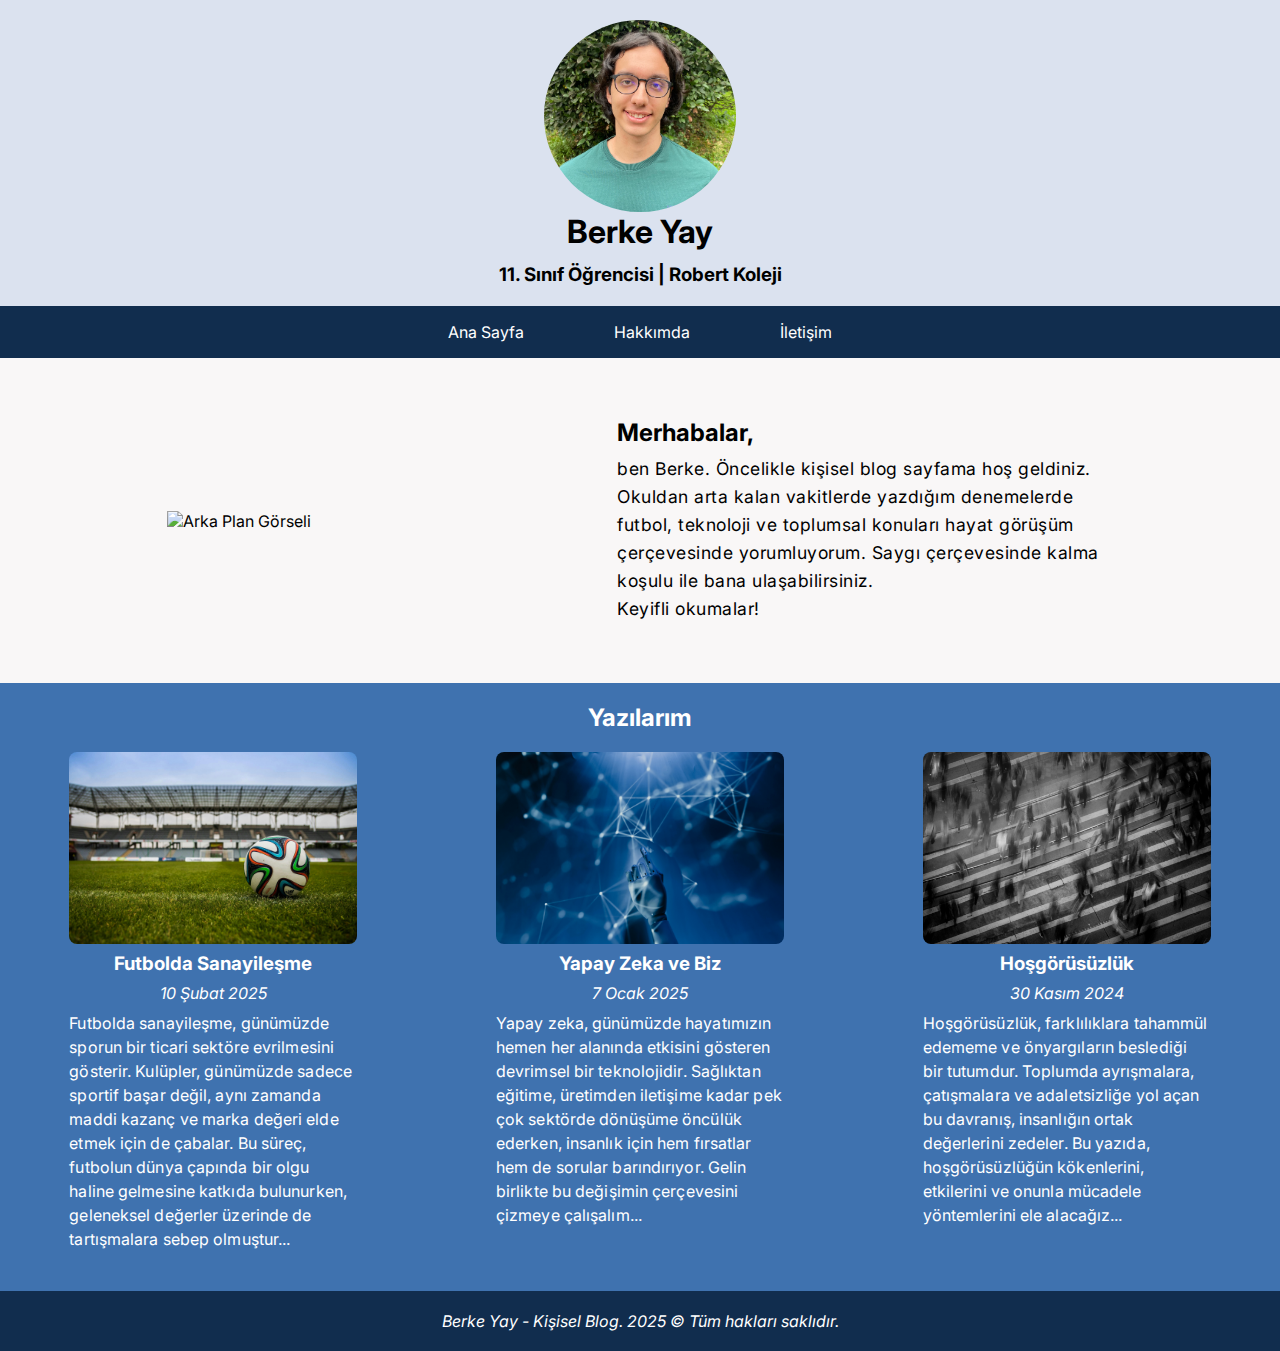
==== index.html @ 4866595d "Initial Upload from VS Code" ====
<!DOCTYPE html>
<html lang="en">
<head>
    <meta charset="UTF-8">
    <meta name="viewport" content="width=device-width, initial-scale=1.0">
    <title>Kişisel Blog | Berke Yay</title>
    <link rel="preconnect" href="https://fonts.googleapis.com">
    <link rel="preconnect" href="https://fonts.gstatic.com" crossorigin>
    <link href="https://fonts.googleapis.com/css2?family=Inter:ital,opsz,wght@0,14..32,100..900;1,14..32,100..900&display=swap" rel="stylesheet">
    <link rel="stylesheet" href="style.css">
</head>
<body>
    <header>
        <img src="images/Berke_Yay_avatar.png" alt="Profil Resmi">
        <h1>Berke Yay</h1>
        <h3>11. Sınıf Öğrencisi | Robert Koleji</h3>
    </header>
    
    <nav>
        <ul>
            <li><a href="index.html">Ana Sayfa</a></li>
            <li><a href="hakkimda.html">Hakkımda</a></li>
            <li><a href="iletisim.html">İletişim</a></li>
        </ul>
    </nav>

    <section class="introduction">
        <img src="images/desktop-with-computer.jpg" alt="Arka Plan Görseli">
        <div>
            <span>Merhabalar,</span>
            <p>ben Berke. Öncelikle kişisel blog sayfama hoş geldiniz. Okuldan arta kalan vakitlerde yazdığım denemelerde futbol, teknoloji
                ve toplumsal konuları hayat görüşüm çerçevesinde yorumluyorum. Saygı çerçevesinde kalma koşulu ile bana ulaşabilirsiniz. <br>
                Keyifli okumalar!</p>
        </div>
    </section>

    <section class="articles">
        <h2>Yazılarım</h2>
        <ul>
            <li>
                <img src="images/football-image.jpg" alt="Yazı Görseli">
                <h3>Futbolda Sanayileşme</h3>
                <span>10 Şubat 2025</span>
                <p>Futbolda sanayileşme, günümüzde sporun bir ticari sektöre evrilmesini gösterir. Kulüpler, günümüzde sadece sportif başar
                    değil, aynı zamanda maddi kazanç ve marka değeri elde etmek için de çabalar. Bu süreç, futbolun dünya çapında bir olgu
                    haline gelmesine katkıda bulunurken, geleneksel değerler üzerinde de tartışmalara sebep olmuştur...</p>
            </li>
            <li>
                <img src="images/artificial-intelligence-image.jpg" alt="Yazı Görseli">
                <h3>Yapay Zeka ve Biz</h3>
                <span>7 Ocak 2025</span>
                <p>Yapay zeka, günümüzde hayatımızın hemen her alanında etkisini gösteren devrimsel bir teknolojidir. 
                    Sağlıktan eğitime, üretimden iletişime kadar pek çok sektörde dönüşüme öncülük ederken, insanlık için hem fırsatlar hem
                    de sorular barındırıyor. Gelin birlikte bu değişimin çerçevesini çizmeye çalışalım...</p>
            </li>
            <li>
                <img src="images/society-image.jpg" alt="Yazı Görseli">
                <h3>Hoşgörüsüzlük</h3>
                <span>30 Kasım 2024</span>
                <p>Hoşgörüsüzlük, farklılıklara tahammül edememe ve önyargıların beslediği bir tutumdur. Toplumda ayrışmalara, çatışmalara
                    ve adaletsizliğe yol açan bu davranış, insanlığın ortak değerlerini zedeler. Bu yazıda, hoşgörüsüzlüğün kökenlerini,
                    etkilerini ve onunla mücadele yöntemlerini ele alacağız...</p>
            </li>
        </ul>
    </section>

    <footer>
        Berke Yay - Kişisel Blog. 2025 © Tüm hakları saklıdır.
    </footer>
</body>
</html>
---- style.css ----
/*Globals (tüm sayfalar için geçerli kurallar)*/
*{
    margin:0;
    padding: 0;
    box-sizing: border-box;
    font-family: "Inter", serif;
}

body{
    background-color: #F9F7F7;
}

a{
    text-decoration: none;
}

ul{
    list-style: none;
}

i{
    font-size: 2.5rem;
    margin-bottom: 4px;
    margin-top: 8px;
}

/*Header, Navbar ve Footer (Tüm sayfalarda ortak)*/
header{
    display: flex;
    flex-direction: column;
    align-items: center;
    background-color: #DBE2EF;
    padding: 20px 0;
}

header h1{
    margin-bottom: 12px;
}

header img{
    width: 15%;
    height: auto;
    border-radius: 50%;
}

nav{
    display: flex;
    justify-content: center;
    padding: 16px 0;
    background-color: #112D4E;
    margin-bottom: 40px;
}

nav ul{
    display: flex;
    justify-content: space-between;
    align-items: center;
    width: 30%;
}

nav ul a {
    color: white;
}

footer{
    text-align: center;
    color: white;
    padding: 20px;
    font-style: italic;
    background-color: #112D4E;
}

/***Ana Sayfa***/
/*Tanıtım Kısmı*/
.introduction{
    display: flex;
    gap: 16px;
    padding: 20px;
    justify-content: center;
    align-items: center;
    margin-bottom: 40px;
}

.introduction img{
    width: 35%;
}

.introduction div{
    width: 40%;
}

.introduction span{
    font-weight: bold;
    font-size: 1.5rem;
    display: block;
    margin-bottom: 8px;
}

.introduction p{
    line-height: 28px;
    letter-spacing: 0.5px;
    font-size: 1.1rem;
}

/*Yazılar Kısmı*/
.articles{
    background-color: #3F72AF;
    display: flex;
    flex-direction: column;
    padding: 20px 0 40px 0;

}

.articles h2{
    text-align: center;
    color: white;
    margin-bottom: 20px;
}

.articles ul{
    display: flex;
    justify-content: space-around;
}

.articles ul li{
    width: 25%;
    color: white;
    display: flex;
    flex-direction: column;
    align-items: center;
    gap: 8px;
}

.articles li img{
    width: 90%;
    border-radius: 8px;
}

.articles li span{
    font-style: italic;
}

.articles li p{
    width: 90%;
    line-height: 24px;
    letter-spacing: 0.1px;
}

/***Hakkımda Sayfası***/
.hakkimda-body section{
    display: flex;
    flex-direction: column;
    align-items: center;
    margin-bottom: 40px;
}

.hakkimda-body h2{
    margin-bottom: 20px;
}

/*Ben kimim kısmı*/
.about-me img{
    width: 40%;
    margin: 20px 0;
}

.about-me p{
    width: 45%;
    line-height: 28px;
    letter-spacing: 0.5px;
}

/*Hobilerim kısmı*/
.hobbies ul{
    width: 50%;
}

.hobbies ul li{
    border: 1px solid black;
    margin-bottom: 12px;
    padding: 16px 12px;
    border-radius: 8px;
}

/*Bağlantılar kısmı*/
.external-links ul{
    width: 50%;
    display: flex;
    justify-content: space-around;
}

.external-links ul a{
    color: black;
    display: flex;
    flex-direction: column;
    align-items: center;
}

/***İletişim Sayfası***/
.contact-information{
    display: flex;
    gap: 16px;
    padding: 20px;
}

.contact-information h2{
    margin-bottom: 24px;
    text-align: center;
}

.message-form{
    display: flex;
    flex-direction: column;
    width: 50%;
}

.message-form input{
    font-size: 0.9rem;
    margin-top: 8px;
    margin-bottom: 24px;
    background-color: #F9F7F7;
    padding: 2px;
    border: none;
    border-bottom: 1px solid black;
}

.message-form input:focus{
    outline: none;
}

.message-form textarea{
    resize: none;
    margin-top: 8px;
    margin-bottom: 12px;
    background-color: #F9F7F7;
    padding: 2px;
    font-size: 0.9rem;
}

.message-form textarea:focus{
    outline: none;
}

.message-form #sbt-btn{
    border: 1px solid black;
    background-color: #3F72AF;
    color: white;
    padding: 12px 0;
    border-radius: 8px;
    cursor: pointer;

}

.social-media{
    width: 50%;
}

.social-media p{
    text-align: center;
    margin-bottom: 16px;
}

.social-media ul{
    display: flex;
    justify-content: space-around;
}

.social-media ul a{
    color: black;
    display: flex;
    flex-direction: column;
    align-items: center;
}

/***Mobil için responsive tasarım***/
@media only screen and (max-width: 500px){
    /*Header, Navbar ve Footer (Tüm sayfalarda ortak)*/
    header img{
        width: 35%;
    }

    nav ul{
        width: 80%;
    }
    /***Ana Sayfa***/
    /*Tanıtım Kısmı*/
    .introduction{
        flex-direction: column;
    }
    .introduction img{
        width: 90%;
    }
    
    .introduction div{
        width: 90%;
    }
    /*Yazılar Kısmı*/
    .articles ul{
        flex-direction: column;
        align-items: center;
        gap: 40px;
    }
    .articles ul li{
        width: 90%;
    }
    /***Hakkımda Sayfası***/
    /*Ben kimim kısmı*/
    .about-me img{
        width: 80%;
    }
    .about-me p{
        width: 80%;
    }
    /*Bağlantılar kısmı*/
    .external-links ul{
        width: 80%;
    }
    /***İletişim Sayfası***/
    .contact-information{
        flex-direction: column;
        align-items: center;
    }
    .message-form{
        width: 90%;
    }
    .social-media{
        width: 90%;
    }
}
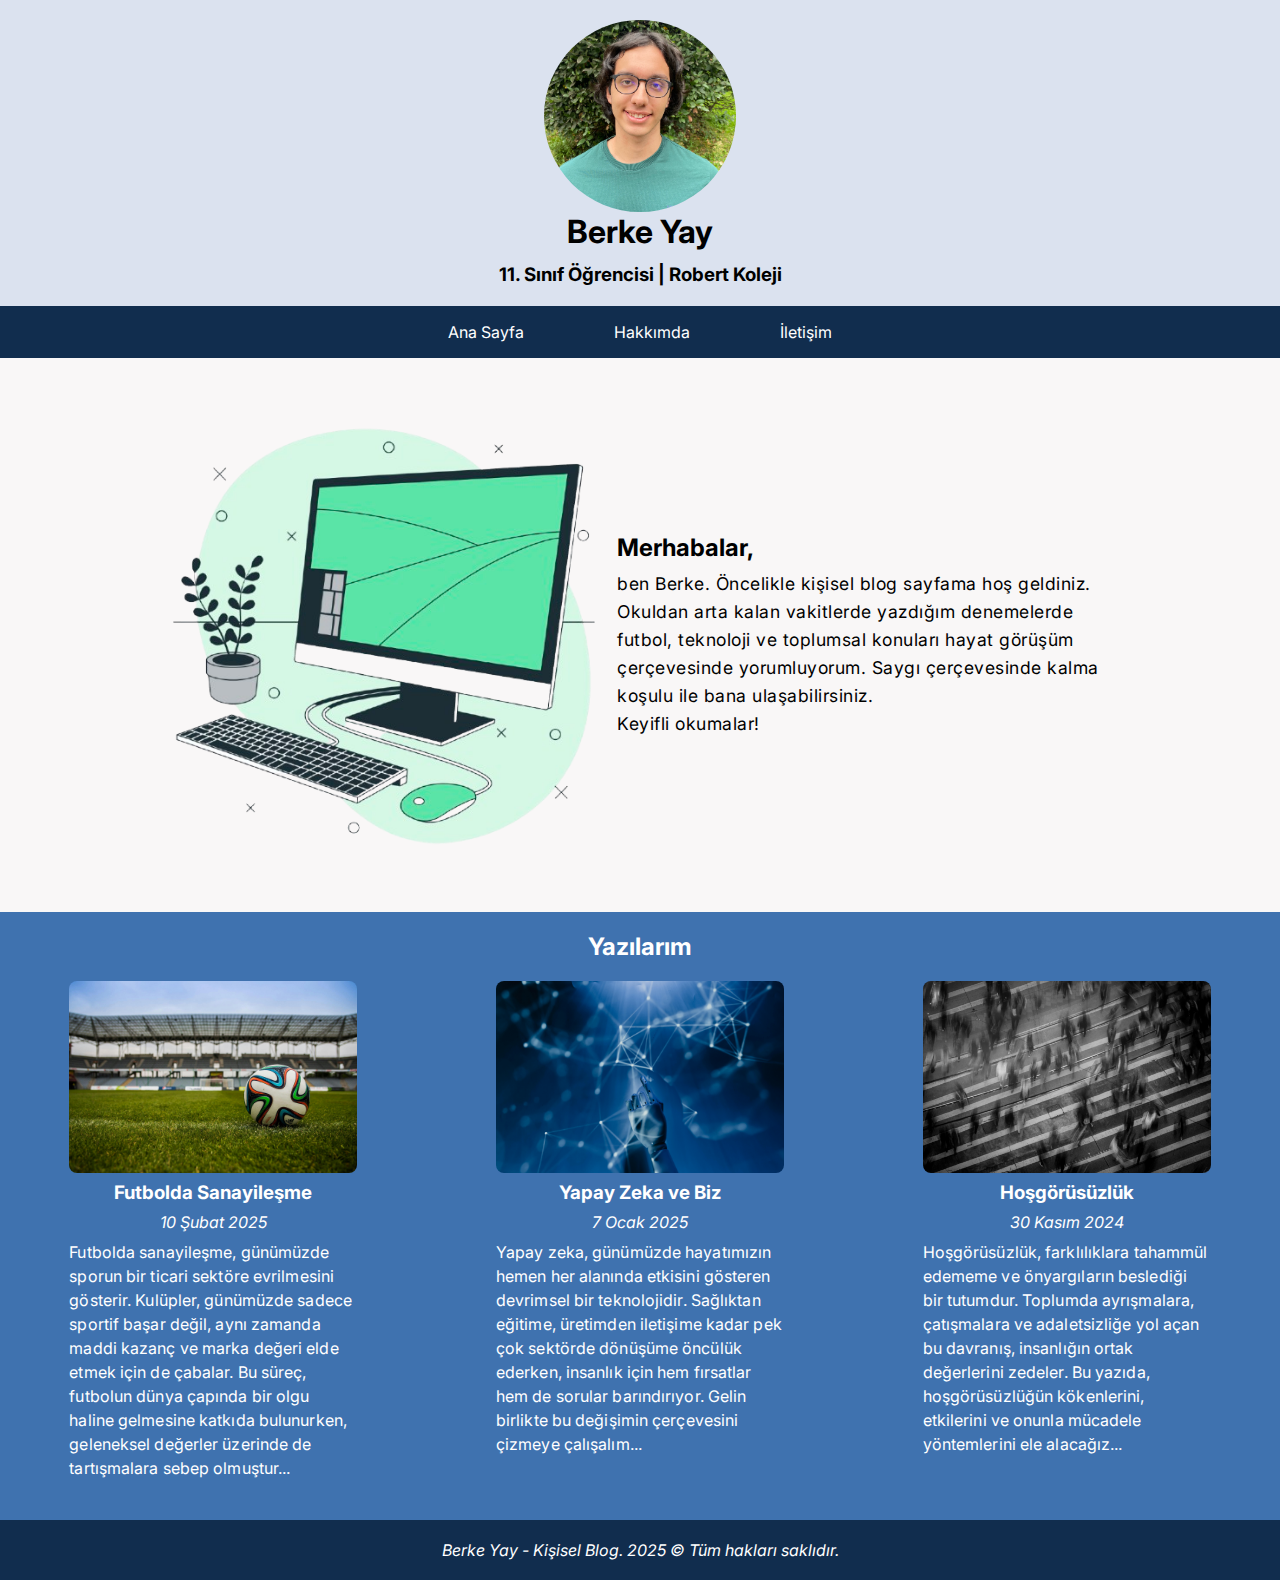
==== commit aabc1e63: "Edited the images and added the pptx document" ====
--- a/index.html
+++ b/index.html
@@ -25,7 +25,7 @@
     </nav>
 
     <section class="introduction">
-        <img src="images/desktop-with-computer.jpg" alt="Arka Plan Görseli">
+        <img src="images/desktop-with-computer.png" alt="Arka Plan Görseli">
         <div>
             <span>Merhabalar,</span>
             <p>ben Berke. Öncelikle kişisel blog sayfama hoş geldiniz. Okuldan arta kalan vakitlerde yazdığım denemelerde futbol, teknoloji
